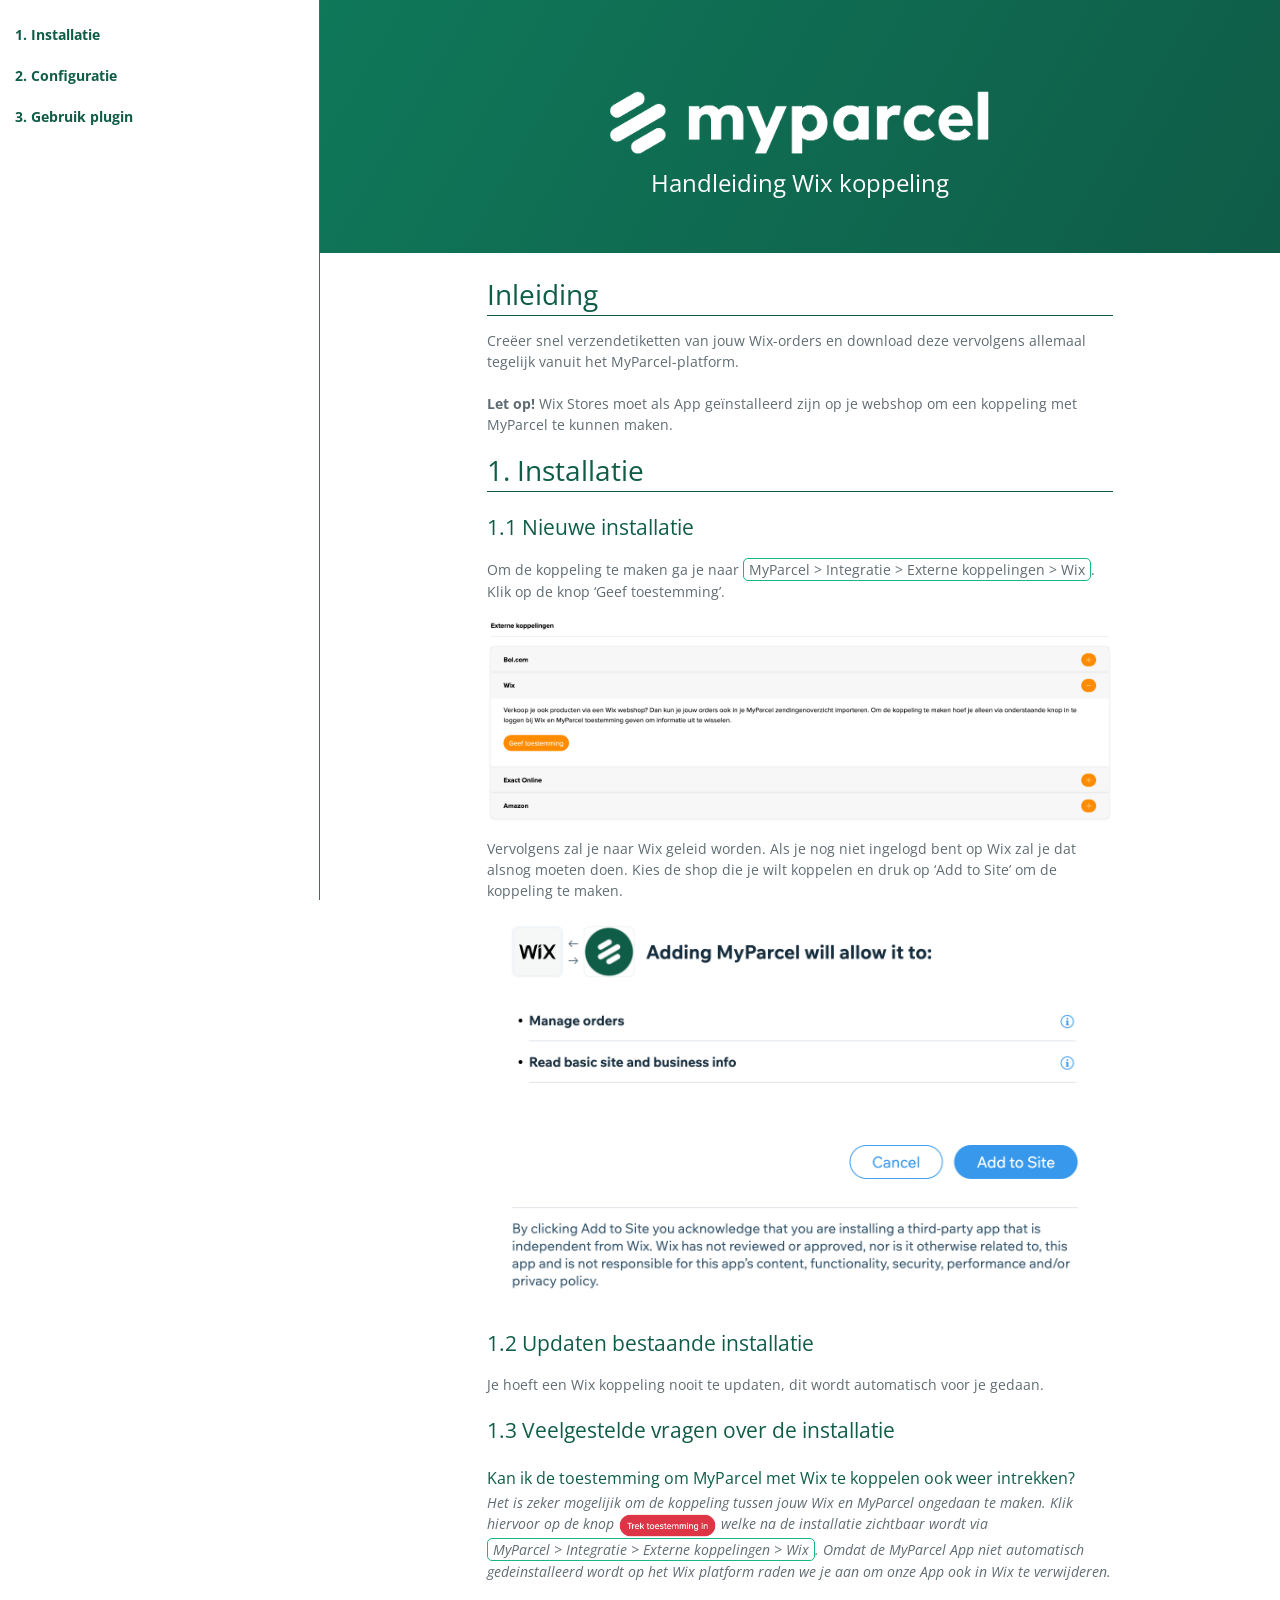
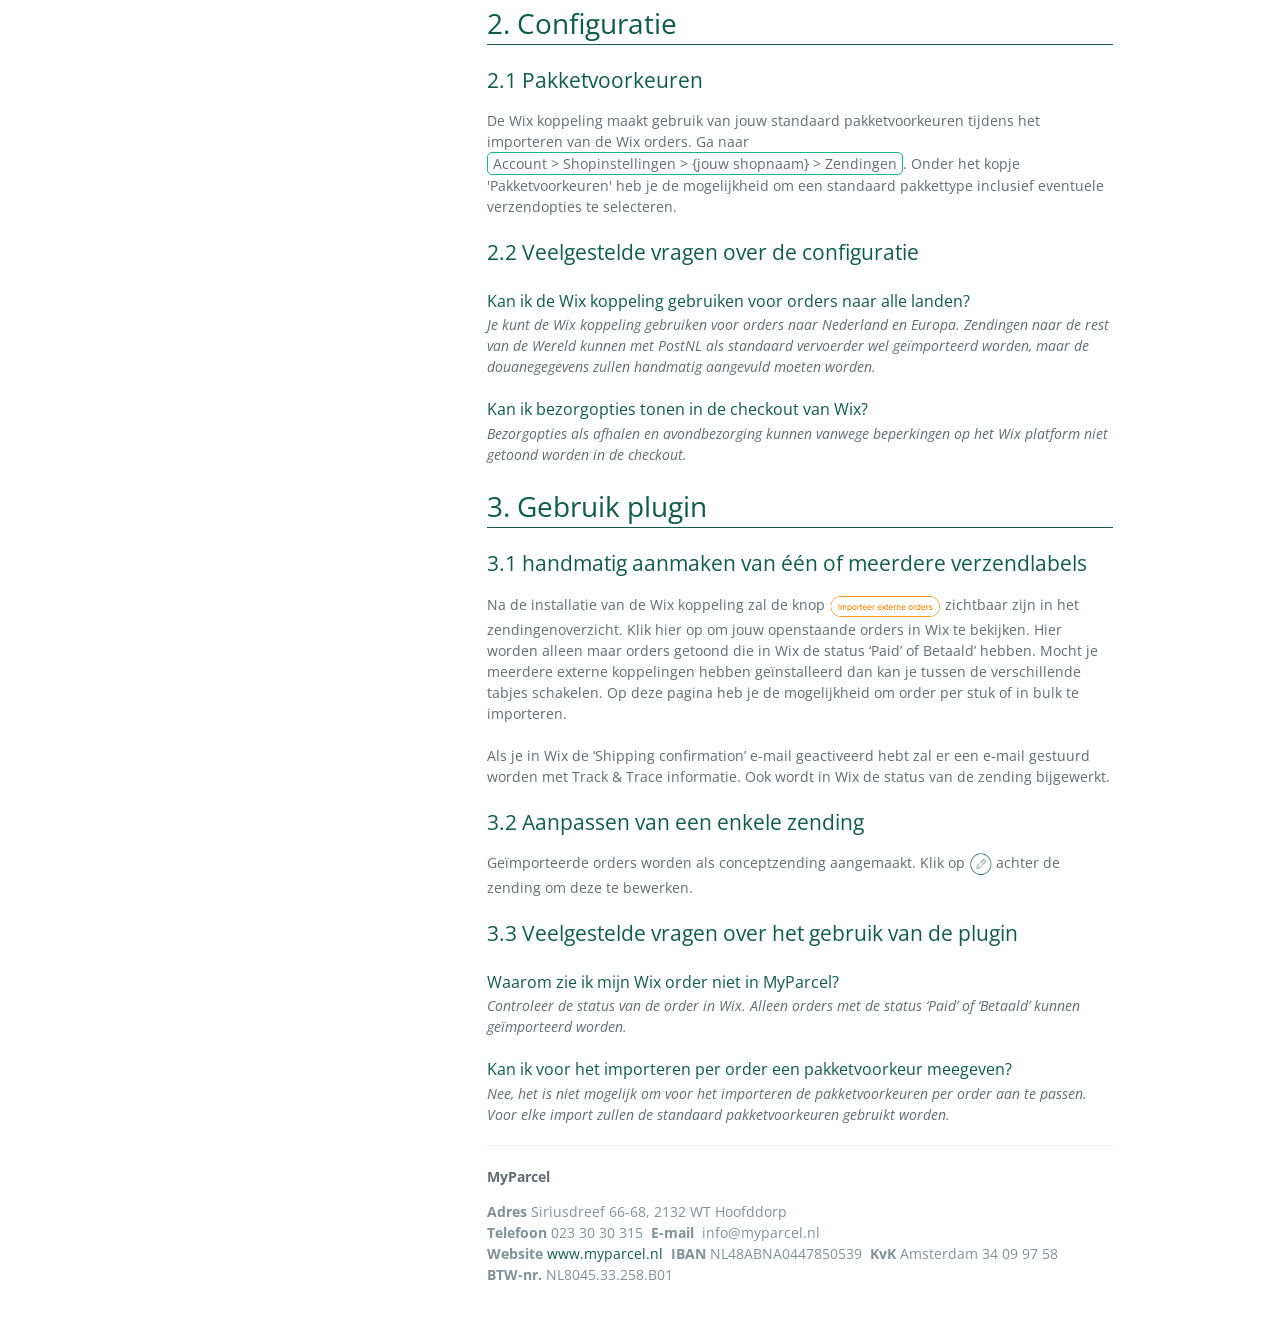
==== index.html @ 566cadc5 "docs: upload wix manual" ====
﻿<!DOCTYPE html>
<html lang="en-us">
<head>
    <meta charset="UTF-8" />
    <title>Handleiding</title>
    <meta name="description" content="The documentation to make a connection with MyParcel">
    <meta content="width=device-width, initial-scale=1" name="viewport" />
    <link rel="shortcut icon" href="https://backoffice.myparcel.nl/images/favicon/favicon.ico">
    <link href="css/normalize.css" media="screen" rel="stylesheet" type="text/css" />
    <link href="css/bootstrap.min.css" media="screen" rel="stylesheet" type="text/css" />
    <link href="https://fonts.googleapis.com/css?family=Open+Sans:400,700" rel="stylesheet" type="text/css" />
    <link href="css/stylesheet.css" media="screen" rel="stylesheet" type="text/css" />
    <link href="css/github-light.css" media="screen" rel="stylesheet" type="text/css" />
    <script src="js/jquery-3.0.0.min.js"></script>
    <script src="js/bootstrap.min.js"></script>
    <script src="js/auto_menu.js"></script>
</head>
<body>
<div class="container-fluid">
    <div class="row">
        <div class="menu col-xs-4 col-lg-3">
            <nav class="navbar nav nav-pills nav-stacked">
                <div class="menu-items">
                </div>
            </nav>
        </div>
        <section class="page-header col-xs-8 col-xs-offset-4 col-lg-9 col-lg-offset-3">
            <img height="185" alt="" src="media/logo_myparcel.png">
            <h1 class="project-name">
                Handleiding Wix koppeling
            </h1>
            <br />
        </section>
        <section class="main-content col-xs-8 col-xs-offset-4 col-lg-7 col-lg-offset-4">
            <h1>Inleiding</h1>
            <p>
                Creëer snel verzendetiketten van jouw Wix-orders en download deze vervolgens allemaal tegelijk vanuit het MyParcel-platform.<br> <br>
                <b>Let op!</b> Wix Stores moet als App geïnstalleerd zijn op je webshop om een koppeling met MyParcel te kunnen maken.
            </p>
            <div style="margin-top:10px">
                <h1 id="1">1. Installatie</h1>
                <h2 id="1_1">1.1 Nieuwe installatie</h2>
                <p>
                    Om de koppeling te maken ga je naar <span class=nice Shopinstellingen > MyParcel > Integratie > Externe koppelingen > Wix </span>. Klik op de knop ‘Geef toestemming’.
                </p>

                <img alt="Backoffice settings Wix" src="media/Backoffice Wix.png">
                 
                <p>
                     Vervolgens zal je naar Wix geleid worden. Als je nog niet ingelogd bent op Wix zal je dat alsnog moeten doen. Kies de shop die je wilt koppelen en druk op ‘Add to Site’ om de koppeling te maken.
                </p>

                <img alt="Backoffice settings Wix" src="media/Auth Wix.png">

                <h2 id="1_2">1.2 Updaten bestaande installatie</h2>
                <p>
                    Je hoeft een Wix koppeling nooit te updaten, dit wordt automatisch voor je gedaan.
                </p>
                <h2 id="1_3">1.3 Veelgestelde vragen over de installatie</h2>
                <p>
                <h3>Kan ik de toestemming om MyParcel met Wix te koppelen ook weer intrekken?</h3>
                    <i>Het is zeker mogelijik om de koppeling tussen jouw Wix en MyParcel ongedaan te maken. Klik hiervoor op de knop <img height="25px" alt="Backoffice settings wix" src="media/Backoffice_trek_toestemming_in.png"> welke na de installatie zichtbaar wordt via <span class=nice Shopinstellingen > MyParcel > Integratie > Externe koppelingen > Wix </span>. Omdat de MyParcel App niet automatisch gedeinstalleerd wordt op het Wix platform raden we je aan om onze App ook in Wix te verwijderen.</i>
                </p>    
                <h1 id="2">2. Configuratie</h1>

                <h2 id="2_1">2.1 Pakketvoorkeuren</h2>
                <p>
                    De Wix koppeling maakt gebruik van jouw standaard pakketvoorkeuren tijdens het importeren van de Wix orders. Ga naar <span class=nice MyParcel > Account > Shopinstellingen > {jouw shopnaam} > Zendingen </span>. Onder het kopje 'Pakketvoorkeuren' heb je de mogelijkheid om een standaard pakkettype inclusief eventuele verzendopties te selecteren.
                </p>    
                <h2 id="2_3">2.2 Veelgestelde vragen over de configuratie</h2>
                <p>
                <h3>Kan ik de Wix koppeling gebruiken voor orders naar alle landen?</h3>
                    <i>Je kunt de Wix koppeling gebruiken voor orders naar Nederland en Europa. Zendingen naar de rest van de Wereld kunnen met PostNL als standaard vervoerder wel geïmporteerd worden, maar de douanegegevens zullen handmatig aangevuld moeten worden.</i>
                </p> 
                <p>
                <h3>Kan ik bezorgopties tonen in de checkout van Wix?</h3>
                    <i>Bezorgopties als afhalen en avondbezorging kunnen vanwege beperkingen op het Wix platform niet getoond worden in de checkout.</i>
                </p> 
                <h1 id="3">3. Gebruik plugin</h1>
                <h2 id="3_1">3.1 handmatig aanmaken van één of meerdere verzendlabels</h2>
                <p>
                    Na de installatie van de Wix koppeling zal de knop <img height="25px" alt="Backoffice settings wix" src="media/backoffice_importeer_externe_orders.png"> zichtbaar zijn in het zendingenoverzicht. Klik hier op om jouw openstaande orders in Wix te bekijken. Hier worden alleen maar orders getoond die in Wix de status ‘Paid’ of Betaald’ hebben. Mocht je meerdere externe koppelingen hebben geïnstalleerd dan kan je tussen de verschillende tabjes schakelen. Op deze pagina heb je de mogelijkheid om order per stuk of in bulk te importeren.<br><br>

                    Als je in Wix de ‘Shipping confirmation’ e-mail geactiveerd hebt zal er een e-mail gestuurd worden met Track & Trace informatie. Ook wordt in Wix de status van de zending bijgewerkt.
                </p>
                <h2 id="3_2">3.2 Aanpassen van een enkele zending</h2>
                <p>
                    Geïmporteerde orders worden als conceptzending aangemaakt. Klik op <img height="25px" alt="MyParcel bewerk conceptzending" src="media/bewerk_conceptzending.png"> achter de zending om deze te bewerken.
                </p>
                <h2 id="3_3">3.3 Veelgestelde vragen over het gebruik van de plugin</h2>
                <p>
                <h3>Waarom zie ik mijn Wix order niet in MyParcel?</h3>
                    <i>Controleer de status van de order in Wix. Alleen orders met de status ‘Paid’ of ‘Betaald’ kunnen geïmporteerd worden.</i>
                </p> 
                <h3>Kan ik voor het importeren per order een pakketvoorkeur meegeven?</h3>
                    <i>Nee, het is niet mogelijk om voor het importeren de pakketvoorkeuren per order aan te passen. Voor elke import zullen de standaard pakketvoorkeuren gebruikt worden.</i>
                </p> 
                <footer class="site-footer">
                    <p>
                        <span class="site-footer-owner">MyParcel</span>
                    </p>
                    <p>
                        <span class="site-footer-credits">
                            <strong>Adres </strong>Siriusdreef 66-68, 2132 WT Hoofddorp<br />
                            <strong>Telefoon </strong>023 30 30 315&nbsp;
                            <strong>E-mail</strong> &nbsp;info@myparcel.nl<br />
                            <strong>Website </strong><a href="https://www.myparcel.nl">www.myparcel.nl</a>&nbsp;
                            <strong>IBAN </strong>NL48ABNA0447850539&nbsp;
                            <strong>KvK </strong>Amsterdam 34 09 97 58 <br />
                            <strong>BTW-nr. </strong>NL8045.33.258.B01
                        </span>
                        <br />
                        &nbsp;
                    </p>
                </footer>
            </div>
        </section>
    </div>
</div>
<script>
    // Set postman button attributes in one place
    postman_buttons = document.getElementsByClassName('postman-run-button');

    for (i = 0; i < postman_buttons.length; i++) {
        postman_buttons[i].setAttribute('data-postman-action', 'collection/import');
        postman_buttons[i].setAttribute('data-postman-var-1', '065786285c2e5ed75509');
        postman_buttons[i].setAttribute('data-postman-param', 'env%5BMyParcel%20public%5D=[base64]');
    }

    (function (p,o,s,t,m,a,n) {
        !p[s] && (p[s] = function () { (p[t] || (p[t] = [])).push(arguments); });
        !o.getElementById(s+t) && o.getElementsByTagName("head")[0].appendChild((
            (n = o.createElement("script")),
                (n.id = s+t), (n.async = 1), (n.src = m), n
        ));
    }(window, document, "_pm", "PostmanRunObject", "https://run.pstmn.io/button.js"));
</script>

</body>
</html>
---- css/stylesheet.css ----
* {
    box-sizing: border-box;
}

body {
    padding: 0;
    margin: 0;
    font-family: "Open Sans", "Helvetica Neue", Helvetica, Arial, sans-serif;
    line-height: 1.5;
    color: #606c71;
    position: relative;
}

a {
    color: #0F5C47;
    text-decoration: none;
}

a:hover {
    text-decoration: underline;
}
a:hover, a:focus {
    color: #526263;
}

h1 {
    border-bottom: 1px solid #0F5C47;
}


.nice {
    border-radius: 5px;
    border: solid #16B686 1px;
    display: inline-block;
    padding: 0 5px;
}

.btn {
    display: inline-block;
    margin-bottom: 1rem;
    color: white;
    background-color: rgba(255, 255, 255, 0.08);
    border: 1px solid rgba(255, 255, 255, 0.2);
    border-radius: 0.3rem;
    transition: color 0.2s, background-color 0.2s, border-color 0.2s;
}

.btn + .btn {
    margin-left: 1rem;
}

.btn:hover {
    color: rgba(255, 255, 255, 0.8);
    text-decoration: none;
    background-color: rgba(255, 255, 255, 0.2);
    border-color: rgba(255, 255, 255, 0.3);
}

.page-header > .postman-run-button:after {
    content: "Run in postman";
    margin: 10px;
}

.page-header > .postman-run-button {
    background: none;
    display: inline-block;
    margin-bottom: 1rem;
    color: white;
    background-color: rgba(255, 255, 255, 0.08);
    border: 1px solid rgba(255, 255, 255, 0.2);
    border-radius: 0.3rem;
    transition: color 0.2s, background-color 0.2s, border-color 0.2s;
    width: 140px;
    height: 38px;
    padding-top: 7.9px;
}

.page-header {
    padding: 30px;
}

.box {
    background-color: rgba(15, 92, 71, 0.04);
    -moz-box-shadow: inset 0 0 10px #0F5C47;
    -webkit-box-shadow: inset 0 0 10px #0F5C47;
    box-shadow: inset 0 0 10px #0f78593b;
    padding: 10px;
    margin-bottom: 10px;
}

@media screen and (min-width: 64em) {
    .btn {
        padding: 0.75rem 1rem;
    }
}

@media screen and (min-width: 42em) and (max-width: 64em) {
    .btn {
        padding: 0.6rem 0.9rem;
    }
}

@media screen and (max-width: 42em) {
    .btn {
        display: block;
        width: 100%;
        padding: 0.75rem;
    }

    .btn + .btn {
        margin-top: 1rem;
        margin-left: 0;
    }
}

.page-header {
    color: #fff;
    text-align: center;
    background-color: #0F5C47;
    background-image: linear-gradient(120deg, #0F7859, #0F5C47);
}


.project-name {
    margin-top: -50px;
    margin-bottom: 0.1rem;
    word-wrap: break-word;
    border-bottom: none;
    font-weight: normal;
    font-size: 24px;
}

@media screen and (min-width: 64em) {
    .project-name {
    }
}

@media screen and (min-width: 42em) and (max-width: 64em) {
    .project-name {
    }
}

@media screen and (max-width: 42em) {
    .project-name {
    }
}

.project-tagline {
    margin-bottom: 2rem;
    font-weight: normal;
    opacity: 0.7;
}

@media screen and (min-width: 64em) {
    .project-tagline {
    }
}

@media screen and (min-width: 42em) and (max-width: 64em) {
    .project-tagline {
    }
}

@media screen and (max-width: 42em) {
    .project-tagline {
    }
}


.menu {
    background-color: white;
    border-right: 1px solid #526163;
    top: 0;
    left: 0;
    position: fixed;
    height: 100%;
    overflow-y: auto;
    padding: 0;
    z-index: 10;
}

.navbar {
    border: none;
}

.navbar .nav>.active>a, .navbar .nav>.active>a:hover, .navbar .nav>.active>a:focus {
    color: #555;
    background-color: #e7e7e7;
}
.navbar-header {
    width: 100%;
}

.h2item {
    display: none;
    margin-left: 15px;
}

.h3item {
    display: none;
    margin-left: 30px;
}
.main-content h3 {
    margin-top: 2rem;
    margin-bottom: 1px;
    font-weight: normal;
    color: #0F5C47;
}

.active > .h2item, .h2item > .active, .active > .h2item > .h3item, .active > .h3item    {
    display: block;
}

.navbar-collapse {
    padding: 0;
}

.nav>li>a {
    position: inherit;
    display: block;
}

.main-content :first-child {
    margin-top: 0;
}

.main-content img {
    max-width: 100%;
}

.main-content h1, .main-content h2, .main-content h4, .main-content h5, .main-content h6 {
    margin-top: 2rem;
    margin-bottom: 1rem;
    font-weight: normal;
    color: #0F5C47;
}

.main-content p {
    margin-bottom: 1em;
}

.main-content code {
    padding: 2px 4px;
    font-family: Consolas, "Liberation Mono", Menlo, Courier, monospace;
    color: #383e41;
    background-color: #f3f6fa;
    border-radius: 0.3rem;
}

.main-content pre {
    padding: 0.8rem;
    margin-top: 0;
    margin-bottom: 1rem;
    font: 1rem Consolas, "Liberation Mono", Menlo, Courier, monospace;
    color: #567482;
    word-wrap: normal;
    background-color: #f3f6fa;
    border: solid 1px #dce6f0;
    border-radius: 0.3rem;
}

.main-content pre > code {
    padding: 0;
    margin: 0;
    color: #567482;
    word-break: normal;
    white-space: pre;
    background: transparent;
    border: 0;
}

.main-content .highlight {
    margin-bottom: 1rem;
}

.main-content .highlight pre {
    margin-bottom: 0;
    word-break: normal;
}

.main-content .highlight pre, .main-content pre {
    padding: 0.8rem;
    overflow: auto;
    line-height: 1.45;
    border-radius: 0.3rem;
}

.main-content pre code, .main-content pre tt {
    display: inline;
    max-width: initial;
    padding: 0;
    margin: 0;
    overflow: initial;
    line-height: inherit;
    word-wrap: normal;
    background-color: transparent;
    border: 0;
}

.main-content pre code:before, .main-content pre code:after, .main-content pre tt:before, .main-content pre tt:after {
    content: normal;
}

.main-content ul, .main-content ol {
    margin-top: 0;
}

.main-content blockquote {
    padding: 0 1rem;
    color: #819198;
    border-left: 0.3rem solid #dce6f0;
}

.main-content blockquote > :first-child {
    margin-top: 0;
}

.main-content blockquote > :last-child {
    margin-bottom: 0;
}

.main-content table {
    display: block;
    width: 100%;
    overflow: auto;
    word-break: normal;
    word-break: keep-all;
}

.main-content table th {
    font-weight: bold;
}

.main-content table th, .main-content table td {
    padding: 0.5rem 1rem;
    border: 1px solid #e9ebec;
}

.main-content dl {
    padding: 0;
}

.main-content dl dt {
    padding: 0;
    margin-top: 1rem;
    font-weight: bold;
}

.main-content dl dd {
    padding: 0;
    margin-bottom: 1rem;
}

.main-content hr {
    height: 2px;
    padding: 0;
    margin: 1rem 0;
    background-color: #eff0f1;
    border: 0;
}

@media screen and (min-width: 64em) {
    .main-content {
        padding: 2rem 6rem;
    }
}

@media screen and (min-width: 42em) and (max-width: 64em) {
    .main-content {
        padding: 2rem 4rem;
    }
}

@media screen and (max-width: 42em) {
    .main-content {
        padding: 2rem 1rem;
    }
}

.site-footer {
    padding-top: 2rem;
    margin-top: 2rem;
    border-top: solid 1px #eff0f1;
}

.site-footer-owner {
    display: block;
    font-weight: bold;
}

.site-footer-credits {
    color: #819198;
}

@media screen and (min-width: 64em) {
    .site-footer {
    }
}

@media screen and (min-width: 42em) and (max-width: 64em) {
    .site-footer {
    }
}

@media screen and (max-width: 42em) {
    .site-footer {
    }
}
---- css/github-light.css ----
/*
The MIT License (MIT)

Copyright (c) 2016 GitHub, Inc.

Permission is hereby granted, free of charge, to any person obtaining a copy
of this software and associated documentation files (the "Software"), to deal
in the Software without restriction, including without limitation the rights
to use, copy, modify, merge, publish, distribute, sublicense, and/or sell
copies of the Software, and to permit persons to whom the Software is
furnished to do so, subject to the following conditions:

The above copyright notice and this permission notice shall be included in all
copies or substantial portions of the Software.

THE SOFTWARE IS PROVIDED "AS IS", WITHOUT WARRANTY OF ANY KIND, EXPRESS OR
IMPLIED, INCLUDING BUT NOT LIMITED TO THE WARRANTIES OF MERCHANTABILITY,
FITNESS FOR A PARTICULAR PURPOSE AND NONINFRINGEMENT. IN NO EVENT SHALL THE
AUTHORS OR COPYRIGHT HOLDERS BE LIABLE FOR ANY CLAIM, DAMAGES OR OTHER
LIABILITY, WHETHER IN AN ACTION OF CONTRACT, TORT OR OTHERWISE, ARISING FROM,
OUT OF OR IN CONNECTION WITH THE SOFTWARE OR THE USE OR OTHER DEALINGS IN THE
SOFTWARE.

*/

.pl-c /* comment */ {
  color: #969896;
}

.pl-c1 /* constant, variable.other.constant, support, meta.property-name, support.constant, support.variable, meta.module-reference, markup.raw, meta.diff.header */,
.pl-s .pl-v /* string variable */ {
  color: #0086b3;
}

.pl-e /* entity */,
.pl-en /* entity.name */ {
  color: #795da3;
}

.pl-smi /* variable.parameter.function, storage.modifier.package, storage.modifier.import, storage.type.java, variable.other */,
.pl-s .pl-s1 /* string source */ {
  color: #333;
}

.pl-ent /* entity.name.tag */ {
  color: #63a35c;
}

.pl-k /* keyword, storage, storage.type */ {
  color: #a71d5d;
}

.pl-s /* string */,
.pl-pds /* punctuation.definition.string, string.regexp.character-class */,
.pl-s .pl-pse .pl-s1 /* string punctuation.section.embedded source */,
.pl-sr /* string.regexp */,
.pl-sr .pl-cce /* string.regexp constant.character.escape */,
.pl-sr .pl-sre /* string.regexp source.ruby.embedded */,
.pl-sr .pl-sra /* string.regexp string.regexp.arbitrary-repitition */ {
  color: #183691;
}

.pl-v /* variable */ {
  color: #ed6a43;
}

.pl-id /* invalid.deprecated */ {
  color: #b52a1d;
}

.pl-ii /* invalid.illegal */ {
  color: #f8f8f8;
  background-color: #b52a1d;
}

.pl-sr .pl-cce /* string.regexp constant.character.escape */ {
  font-weight: bold;
  color: #63a35c;
}

.pl-ml /* markup.list */ {
  color: #693a17;
}

.pl-mh /* markup.heading */,
.pl-mh .pl-en /* markup.heading entity.name */,
.pl-ms /* meta.separator */ {
  font-weight: bold;
  color: #1d3e81;
}

.pl-mq /* markup.quote */ {
  color: #008080;
}

.pl-mi /* markup.italic */ {
  font-style: italic;
  color: #333;
}

.pl-mb /* markup.bold */ {
  font-weight: bold;
  color: #333;
}

.pl-md /* markup.deleted, meta.diff.header.from-file */ {
  color: #bd2c00;
  background-color: #ffecec;
}

.pl-mi1 /* markup.inserted, meta.diff.header.to-file */ {
  color: #55a532;
  background-color: #eaffea;
}

.pl-mdr /* meta.diff.range */ {
  font-weight: bold;
  color: #795da3;
}

.pl-mo /* meta.output */ {
  color: #1d3e81;
}
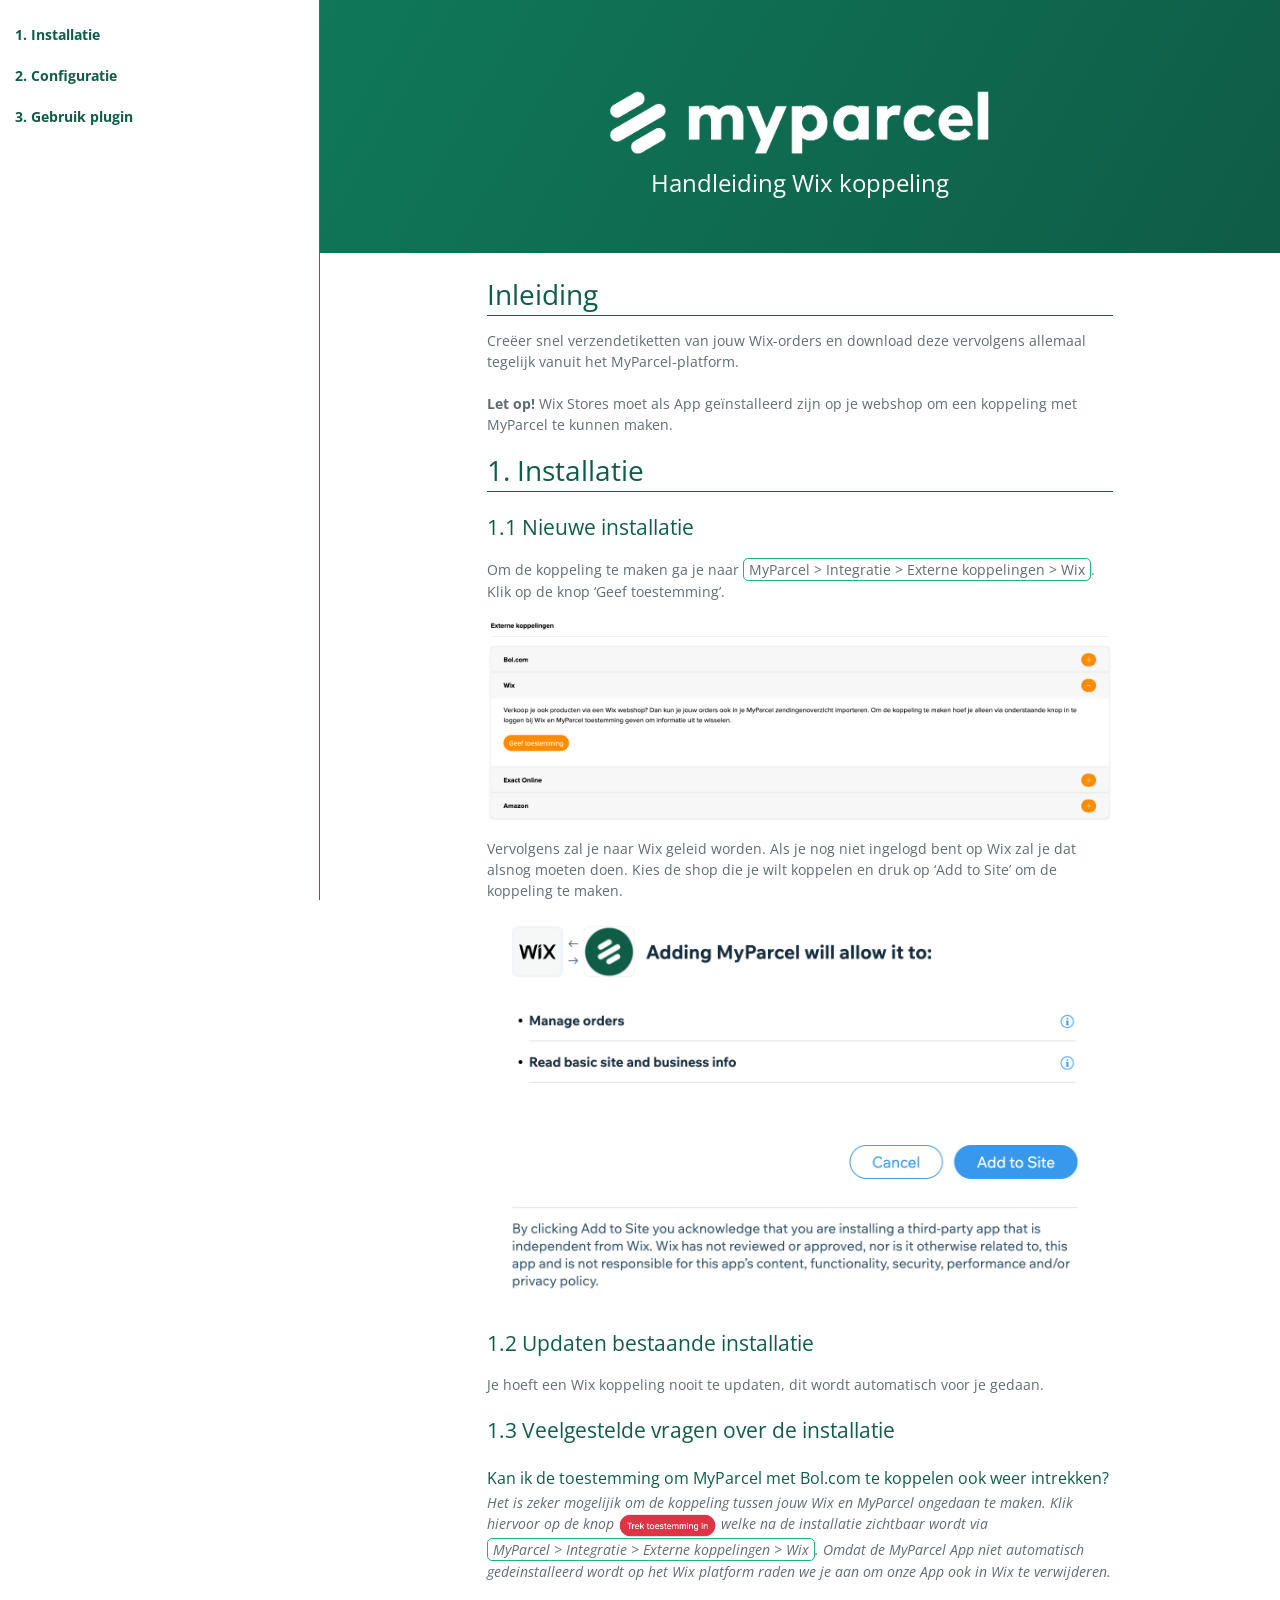
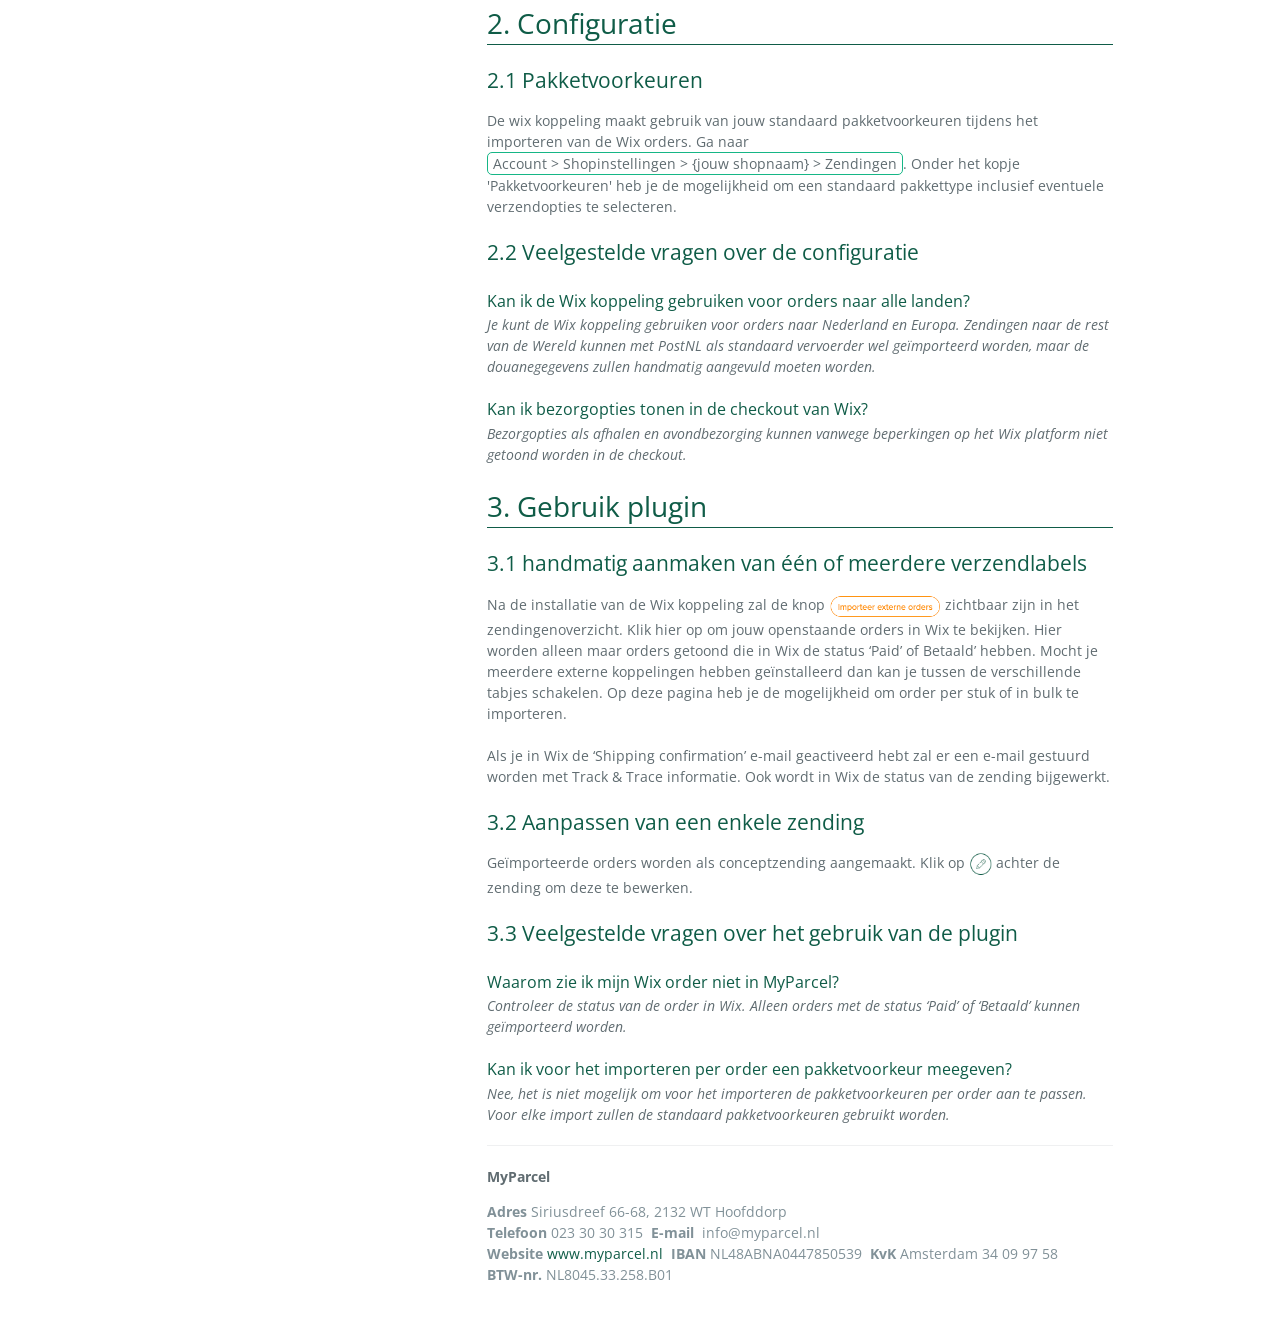
==== commit ca21fbed: "docs: upload index page" ====
--- a/index.html
+++ b/index.html
@@ -58,14 +58,14 @@
                 </p>
                 <h2 id="1_3">1.3 Veelgestelde vragen over de installatie</h2>
                 <p>
-                <h3>Kan ik de toestemming om MyParcel met Wix te koppelen ook weer intrekken?</h3>
-                    <i>Het is zeker mogelijik om de koppeling tussen jouw Wix en MyParcel ongedaan te maken. Klik hiervoor op de knop <img height="25px" alt="Backoffice settings wix" src="media/Backoffice_trek_toestemming_in.png"> welke na de installatie zichtbaar wordt via <span class=nice Shopinstellingen > MyParcel > Integratie > Externe koppelingen > Wix </span>. Omdat de MyParcel App niet automatisch gedeinstalleerd wordt op het Wix platform raden we je aan om onze App ook in Wix te verwijderen.</i>
+                <h3>Kan ik de toestemming om MyParcel met Bol.com te koppelen ook weer intrekken?</h3>
+                    <i>Het is zeker mogelijik om de koppeling tussen jouw Wix en MyParcel ongedaan te maken. Klik hiervoor op de knop <img height="25px" alt="Backoffice settings Bol.com" src="media/Backoffice_trek_toestemming_in.png"> welke na de installatie zichtbaar wordt via <span class=nice Shopinstellingen > MyParcel > Integratie > Externe koppelingen > Wix </span>. Omdat de MyParcel App niet automatisch gedeinstalleerd wordt op het Wix platform raden we je aan om onze App ook in Wix te verwijderen.</i>
                 </p>    
                 <h1 id="2">2. Configuratie</h1>
 
                 <h2 id="2_1">2.1 Pakketvoorkeuren</h2>
                 <p>
-                    De Wix koppeling maakt gebruik van jouw standaard pakketvoorkeuren tijdens het importeren van de Wix orders. Ga naar <span class=nice MyParcel > Account > Shopinstellingen > {jouw shopnaam} > Zendingen </span>. Onder het kopje 'Pakketvoorkeuren' heb je de mogelijkheid om een standaard pakkettype inclusief eventuele verzendopties te selecteren.
+                    De  wix koppeling maakt gebruik van jouw standaard pakketvoorkeuren tijdens het importeren van de Wix orders. Ga naar <span class=nice MyParcel > Account > Shopinstellingen > {jouw shopnaam} > Zendingen </span>. Onder het kopje 'Pakketvoorkeuren' heb je de mogelijkheid om een standaard pakkettype inclusief eventuele verzendopties te selecteren.
                 </p>    
                 <h2 id="2_3">2.2 Veelgestelde vragen over de configuratie</h2>
                 <p>
@@ -79,7 +79,7 @@
                 <h1 id="3">3. Gebruik plugin</h1>
                 <h2 id="3_1">3.1 handmatig aanmaken van één of meerdere verzendlabels</h2>
                 <p>
-                    Na de installatie van de Wix koppeling zal de knop <img height="25px" alt="Backoffice settings wix" src="media/backoffice_importeer_externe_orders.png"> zichtbaar zijn in het zendingenoverzicht. Klik hier op om jouw openstaande orders in Wix te bekijken. Hier worden alleen maar orders getoond die in Wix de status ‘Paid’ of Betaald’ hebben. Mocht je meerdere externe koppelingen hebben geïnstalleerd dan kan je tussen de verschillende tabjes schakelen. Op deze pagina heb je de mogelijkheid om order per stuk of in bulk te importeren.<br><br>
+                    Na de installatie van de Wix koppeling zal de knop <img height="25px" alt="Backoffice settings Bol.com" src="media/backoffice_importeer_externe_orders.png"> zichtbaar zijn in het zendingenoverzicht. Klik hier op om jouw openstaande orders in Wix te bekijken. Hier worden alleen maar orders getoond die in Wix de status ‘Paid’ of Betaald’ hebben. Mocht je meerdere externe koppelingen hebben geïnstalleerd dan kan je tussen de verschillende tabjes schakelen. Op deze pagina heb je de mogelijkheid om order per stuk of in bulk te importeren.<br><br>
 
                     Als je in Wix de ‘Shipping confirmation’ e-mail geactiveerd hebt zal er een e-mail gestuurd worden met Track & Trace informatie. Ook wordt in Wix de status van de zending bijgewerkt.
                 </p>
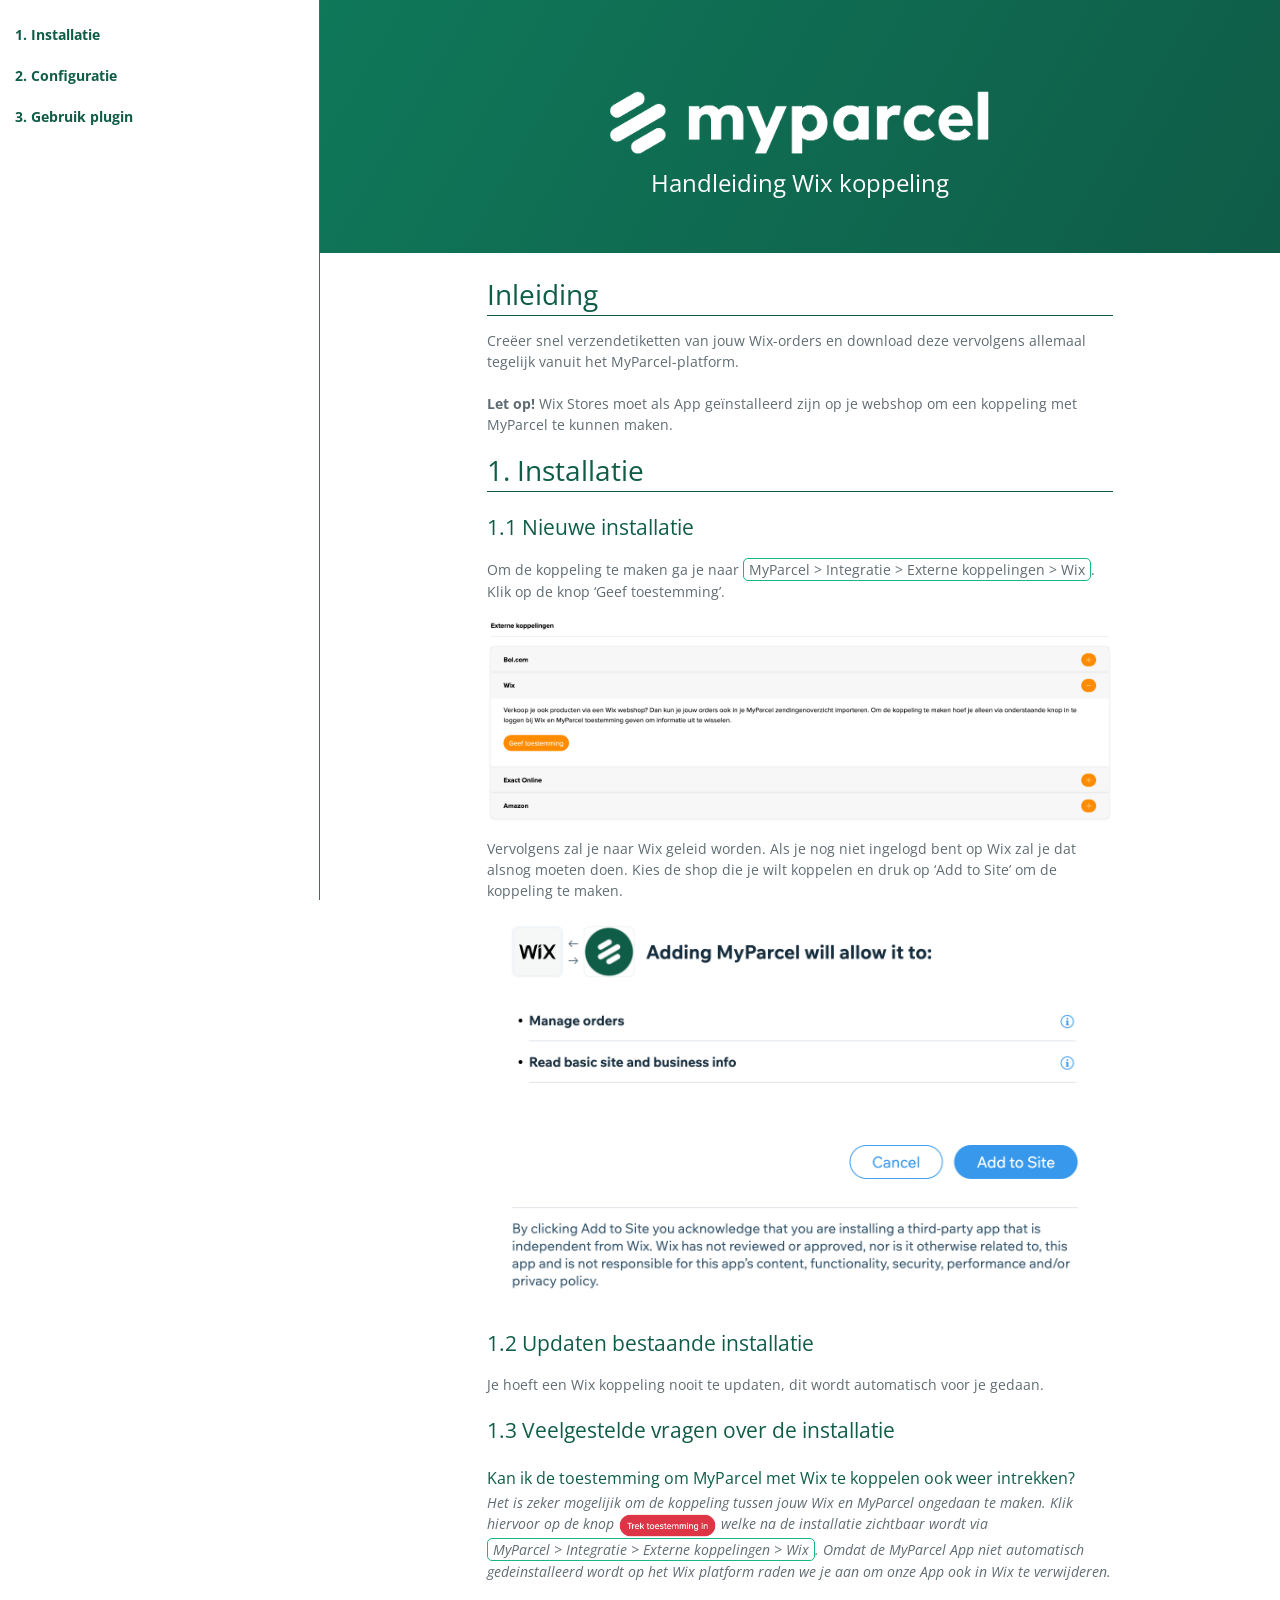
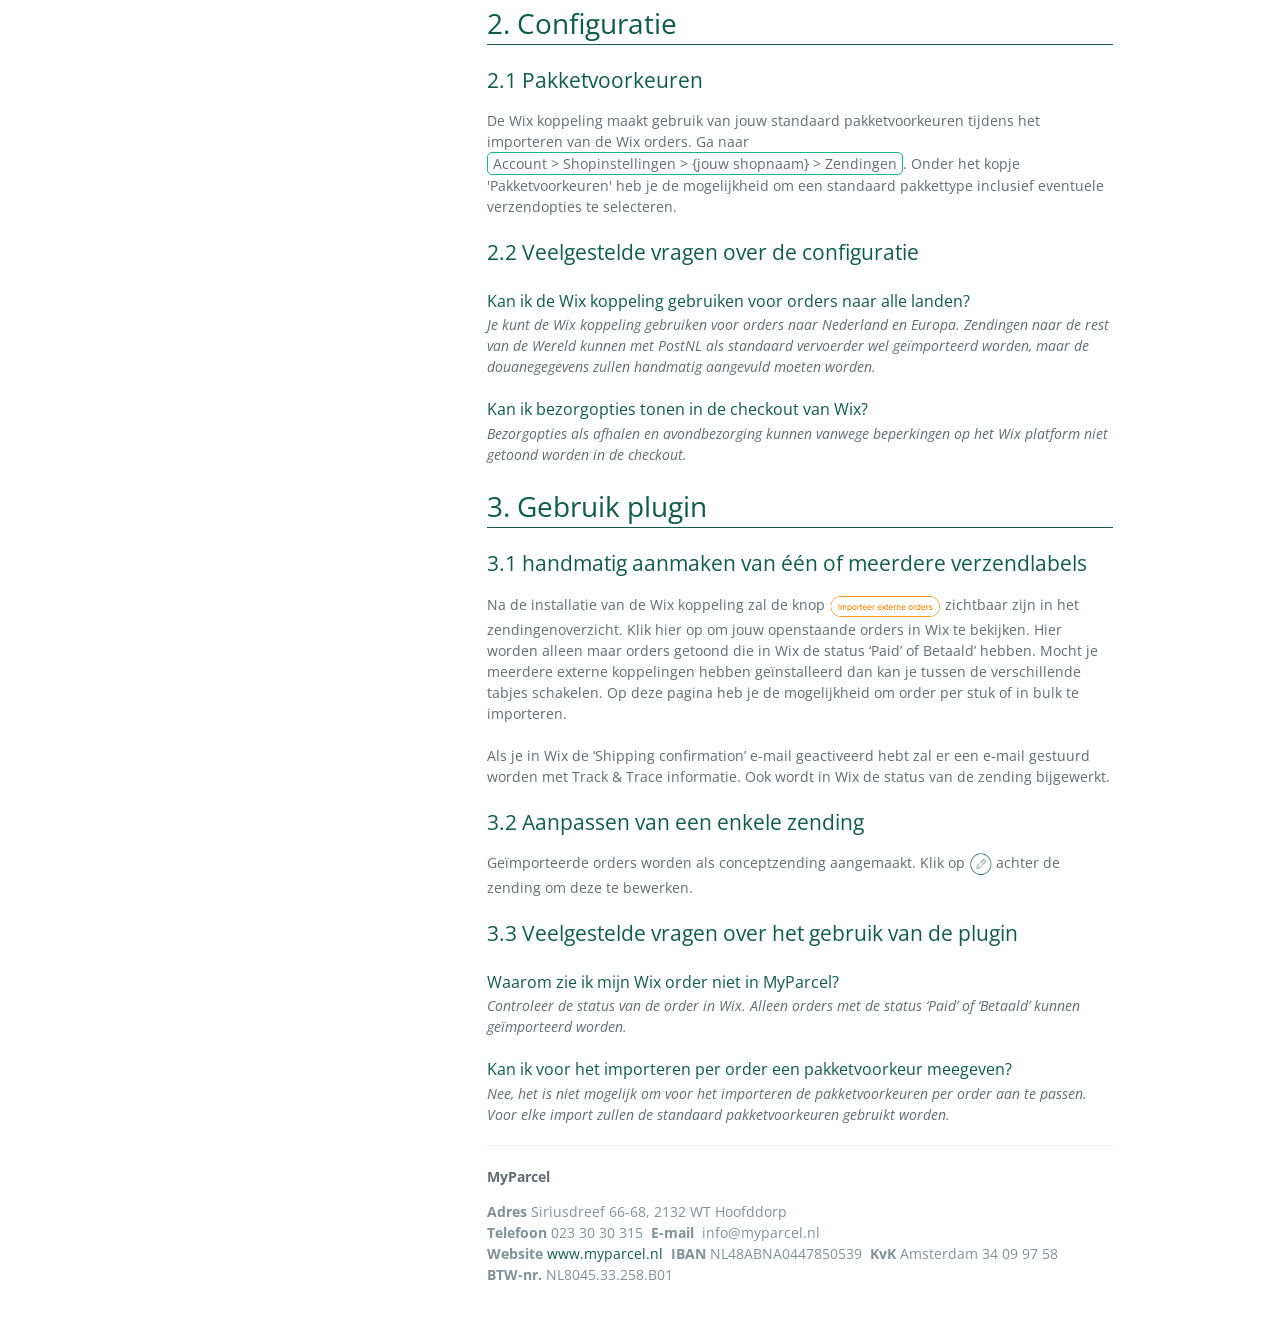
==== commit 81b1b9c5: "docs: fix typo" ====
--- a/index.html
+++ b/index.html
@@ -58,14 +58,14 @@
                 </p>
                 <h2 id="1_3">1.3 Veelgestelde vragen over de installatie</h2>
                 <p>
-                <h3>Kan ik de toestemming om MyParcel met Bol.com te koppelen ook weer intrekken?</h3>
-                    <i>Het is zeker mogelijik om de koppeling tussen jouw Wix en MyParcel ongedaan te maken. Klik hiervoor op de knop <img height="25px" alt="Backoffice settings Bol.com" src="media/Backoffice_trek_toestemming_in.png"> welke na de installatie zichtbaar wordt via <span class=nice Shopinstellingen > MyParcel > Integratie > Externe koppelingen > Wix </span>. Omdat de MyParcel App niet automatisch gedeinstalleerd wordt op het Wix platform raden we je aan om onze App ook in Wix te verwijderen.</i>
+                <h3>Kan ik de toestemming om MyParcel met Wix te koppelen ook weer intrekken?</h3>
+                    <i>Het is zeker mogelijik om de koppeling tussen jouw Wix en MyParcel ongedaan te maken. Klik hiervoor op de knop <img height="25px" alt="Backoffice settings Wix" src="media/Backoffice_trek_toestemming_in.png"> welke na de installatie zichtbaar wordt via <span class=nice Shopinstellingen > MyParcel > Integratie > Externe koppelingen > Wix </span>. Omdat de MyParcel App niet automatisch gedeinstalleerd wordt op het Wix platform raden we je aan om onze App ook in Wix te verwijderen.</i>
                 </p>    
                 <h1 id="2">2. Configuratie</h1>
 
                 <h2 id="2_1">2.1 Pakketvoorkeuren</h2>
                 <p>
-                    De  wix koppeling maakt gebruik van jouw standaard pakketvoorkeuren tijdens het importeren van de Wix orders. Ga naar <span class=nice MyParcel > Account > Shopinstellingen > {jouw shopnaam} > Zendingen </span>. Onder het kopje 'Pakketvoorkeuren' heb je de mogelijkheid om een standaard pakkettype inclusief eventuele verzendopties te selecteren.
+                    De Wix koppeling maakt gebruik van jouw standaard pakketvoorkeuren tijdens het importeren van de Wix orders. Ga naar <span class=nice MyParcel > Account > Shopinstellingen > {jouw shopnaam} > Zendingen </span>. Onder het kopje 'Pakketvoorkeuren' heb je de mogelijkheid om een standaard pakkettype inclusief eventuele verzendopties te selecteren.
                 </p>    
                 <h2 id="2_3">2.2 Veelgestelde vragen over de configuratie</h2>
                 <p>
@@ -79,7 +79,7 @@
                 <h1 id="3">3. Gebruik plugin</h1>
                 <h2 id="3_1">3.1 handmatig aanmaken van één of meerdere verzendlabels</h2>
                 <p>
-                    Na de installatie van de Wix koppeling zal de knop <img height="25px" alt="Backoffice settings Bol.com" src="media/backoffice_importeer_externe_orders.png"> zichtbaar zijn in het zendingenoverzicht. Klik hier op om jouw openstaande orders in Wix te bekijken. Hier worden alleen maar orders getoond die in Wix de status ‘Paid’ of Betaald’ hebben. Mocht je meerdere externe koppelingen hebben geïnstalleerd dan kan je tussen de verschillende tabjes schakelen. Op deze pagina heb je de mogelijkheid om order per stuk of in bulk te importeren.<br><br>
+                    Na de installatie van de Wix koppeling zal de knop <img height="25px" alt="Backoffice settings Wix" src="media/backoffice_importeer_externe_orders.png"> zichtbaar zijn in het zendingenoverzicht. Klik hier op om jouw openstaande orders in Wix te bekijken. Hier worden alleen maar orders getoond die in Wix de status ‘Paid’ of Betaald’ hebben. Mocht je meerdere externe koppelingen hebben geïnstalleerd dan kan je tussen de verschillende tabjes schakelen. Op deze pagina heb je de mogelijkheid om order per stuk of in bulk te importeren.<br><br>
 
                     Als je in Wix de ‘Shipping confirmation’ e-mail geactiveerd hebt zal er een e-mail gestuurd worden met Track & Trace informatie. Ook wordt in Wix de status van de zending bijgewerkt.
                 </p>
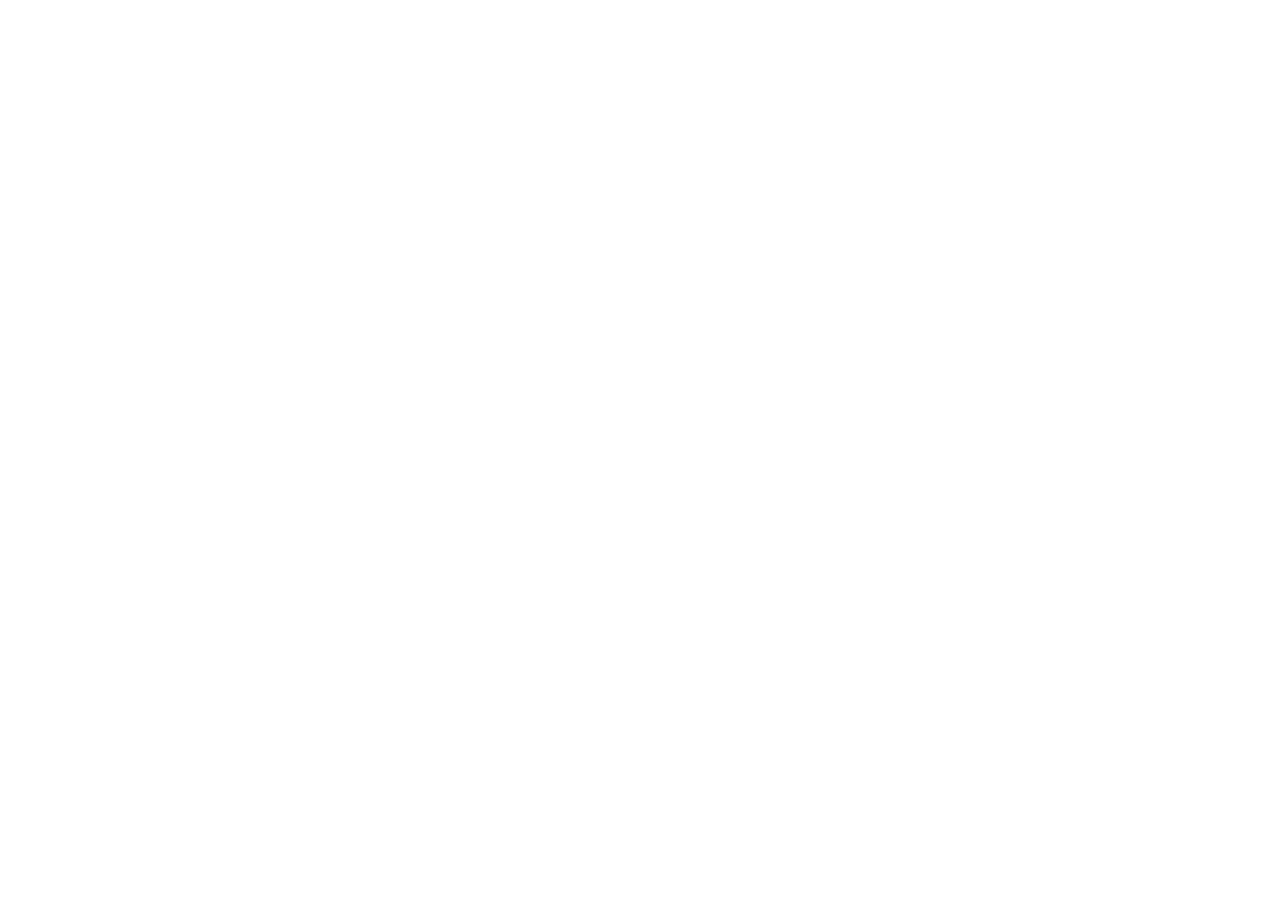
==== commit 137a4590: "docs: redirect to developer portal" ====
--- a/index.html
+++ b/index.html
@@ -1,140 +1,13 @@
-﻿<!DOCTYPE html>
-<html lang="en-us">
-<head>
-    <meta charset="UTF-8" />
-    <title>Handleiding</title>
-    <meta name="description" content="The documentation to make a connection with MyParcel">
-    <meta content="width=device-width, initial-scale=1" name="viewport" />
-    <link rel="shortcut icon" href="https://backoffice.myparcel.nl/images/favicon/favicon.ico">
-    <link href="css/normalize.css" media="screen" rel="stylesheet" type="text/css" />
-    <link href="css/bootstrap.min.css" media="screen" rel="stylesheet" type="text/css" />
-    <link href="https://fonts.googleapis.com/css?family=Open+Sans:400,700" rel="stylesheet" type="text/css" />
-    <link href="css/stylesheet.css" media="screen" rel="stylesheet" type="text/css" />
-    <link href="css/github-light.css" media="screen" rel="stylesheet" type="text/css" />
-    <script src="js/jquery-3.0.0.min.js"></script>
-    <script src="js/bootstrap.min.js"></script>
-    <script src="js/auto_menu.js"></script>
-</head>
-<body>
-<div class="container-fluid">
-    <div class="row">
-        <div class="menu col-xs-4 col-lg-3">
-            <nav class="navbar nav nav-pills nav-stacked">
-                <div class="menu-items">
-                </div>
-            </nav>
-        </div>
-        <section class="page-header col-xs-8 col-xs-offset-4 col-lg-9 col-lg-offset-3">
-            <img height="185" alt="" src="media/logo_myparcel.png">
-            <h1 class="project-name">
-                Handleiding Wix koppeling
-            </h1>
-            <br />
-        </section>
-        <section class="main-content col-xs-8 col-xs-offset-4 col-lg-7 col-lg-offset-4">
-            <h1>Inleiding</h1>
-            <p>
-                Creëer snel verzendetiketten van jouw Wix-orders en download deze vervolgens allemaal tegelijk vanuit het MyParcel-platform.<br> <br>
-                <b>Let op!</b> Wix Stores moet als App geïnstalleerd zijn op je webshop om een koppeling met MyParcel te kunnen maken.
-            </p>
-            <div style="margin-top:10px">
-                <h1 id="1">1. Installatie</h1>
-                <h2 id="1_1">1.1 Nieuwe installatie</h2>
-                <p>
-                    Om de koppeling te maken ga je naar <span class=nice Shopinstellingen > MyParcel > Integratie > Externe koppelingen > Wix </span>. Klik op de knop ‘Geef toestemming’.
-                </p>
-
-                <img alt="Backoffice settings Wix" src="media/Backoffice Wix.png">
-                 
-                <p>
-                     Vervolgens zal je naar Wix geleid worden. Als je nog niet ingelogd bent op Wix zal je dat alsnog moeten doen. Kies de shop die je wilt koppelen en druk op ‘Add to Site’ om de koppeling te maken.
-                </p>
-
-                <img alt="Backoffice settings Wix" src="media/Auth Wix.png">
-
-                <h2 id="1_2">1.2 Updaten bestaande installatie</h2>
-                <p>
-                    Je hoeft een Wix koppeling nooit te updaten, dit wordt automatisch voor je gedaan.
-                </p>
-                <h2 id="1_3">1.3 Veelgestelde vragen over de installatie</h2>
-                <p>
-                <h3>Kan ik de toestemming om MyParcel met Wix te koppelen ook weer intrekken?</h3>
-                    <i>Het is zeker mogelijik om de koppeling tussen jouw Wix en MyParcel ongedaan te maken. Klik hiervoor op de knop <img height="25px" alt="Backoffice settings Wix" src="media/Backoffice_trek_toestemming_in.png"> welke na de installatie zichtbaar wordt via <span class=nice Shopinstellingen > MyParcel > Integratie > Externe koppelingen > Wix </span>. Omdat de MyParcel App niet automatisch gedeinstalleerd wordt op het Wix platform raden we je aan om onze App ook in Wix te verwijderen.</i>
-                </p>    
-                <h1 id="2">2. Configuratie</h1>
-
-                <h2 id="2_1">2.1 Pakketvoorkeuren</h2>
-                <p>
-                    De Wix koppeling maakt gebruik van jouw standaard pakketvoorkeuren tijdens het importeren van de Wix orders. Ga naar <span class=nice MyParcel > Account > Shopinstellingen > {jouw shopnaam} > Zendingen </span>. Onder het kopje 'Pakketvoorkeuren' heb je de mogelijkheid om een standaard pakkettype inclusief eventuele verzendopties te selecteren.
-                </p>    
-                <h2 id="2_3">2.2 Veelgestelde vragen over de configuratie</h2>
-                <p>
-                <h3>Kan ik de Wix koppeling gebruiken voor orders naar alle landen?</h3>
-                    <i>Je kunt de Wix koppeling gebruiken voor orders naar Nederland en Europa. Zendingen naar de rest van de Wereld kunnen met PostNL als standaard vervoerder wel geïmporteerd worden, maar de douanegegevens zullen handmatig aangevuld moeten worden.</i>
-                </p> 
-                <p>
-                <h3>Kan ik bezorgopties tonen in de checkout van Wix?</h3>
-                    <i>Bezorgopties als afhalen en avondbezorging kunnen vanwege beperkingen op het Wix platform niet getoond worden in de checkout.</i>
-                </p> 
-                <h1 id="3">3. Gebruik plugin</h1>
-                <h2 id="3_1">3.1 handmatig aanmaken van één of meerdere verzendlabels</h2>
-                <p>
-                    Na de installatie van de Wix koppeling zal de knop <img height="25px" alt="Backoffice settings Wix" src="media/backoffice_importeer_externe_orders.png"> zichtbaar zijn in het zendingenoverzicht. Klik hier op om jouw openstaande orders in Wix te bekijken. Hier worden alleen maar orders getoond die in Wix de status ‘Paid’ of Betaald’ hebben. Mocht je meerdere externe koppelingen hebben geïnstalleerd dan kan je tussen de verschillende tabjes schakelen. Op deze pagina heb je de mogelijkheid om order per stuk of in bulk te importeren.<br><br>
-
-                    Als je in Wix de ‘Shipping confirmation’ e-mail geactiveerd hebt zal er een e-mail gestuurd worden met Track & Trace informatie. Ook wordt in Wix de status van de zending bijgewerkt.
-                </p>
-                <h2 id="3_2">3.2 Aanpassen van een enkele zending</h2>
-                <p>
-                    Geïmporteerde orders worden als conceptzending aangemaakt. Klik op <img height="25px" alt="MyParcel bewerk conceptzending" src="media/bewerk_conceptzending.png"> achter de zending om deze te bewerken.
-                </p>
-                <h2 id="3_3">3.3 Veelgestelde vragen over het gebruik van de plugin</h2>
-                <p>
-                <h3>Waarom zie ik mijn Wix order niet in MyParcel?</h3>
-                    <i>Controleer de status van de order in Wix. Alleen orders met de status ‘Paid’ of ‘Betaald’ kunnen geïmporteerd worden.</i>
-                </p> 
-                <h3>Kan ik voor het importeren per order een pakketvoorkeur meegeven?</h3>
-                    <i>Nee, het is niet mogelijk om voor het importeren de pakketvoorkeuren per order aan te passen. Voor elke import zullen de standaard pakketvoorkeuren gebruikt worden.</i>
-                </p> 
-                <footer class="site-footer">
-                    <p>
-                        <span class="site-footer-owner">MyParcel</span>
-                    </p>
-                    <p>
-                        <span class="site-footer-credits">
-                            <strong>Adres </strong>Siriusdreef 66-68, 2132 WT Hoofddorp<br />
-                            <strong>Telefoon </strong>023 30 30 315&nbsp;
-                            <strong>E-mail</strong> &nbsp;info@myparcel.nl<br />
-                            <strong>Website </strong><a href="https://www.myparcel.nl">www.myparcel.nl</a>&nbsp;
-                            <strong>IBAN </strong>NL48ABNA0447850539&nbsp;
-                            <strong>KvK </strong>Amsterdam 34 09 97 58 <br />
-                            <strong>BTW-nr. </strong>NL8045.33.258.B01
-                        </span>
-                        <br />
-                        &nbsp;
-                    </p>
-                </footer>
-            </div>
-        </section>
-    </div>
-</div>
-<script>
-    // Set postman button attributes in one place
-    postman_buttons = document.getElementsByClassName('postman-run-button');
-
-    for (i = 0; i < postman_buttons.length; i++) {
-        postman_buttons[i].setAttribute('data-postman-action', 'collection/import');
-        postman_buttons[i].setAttribute('data-postman-var-1', '065786285c2e5ed75509');
-        postman_buttons[i].setAttribute('data-postman-param', 'env%5BMyParcel%20public%5D=[base64]');
-    }
-
-    (function (p,o,s,t,m,a,n) {
-        !p[s] && (p[s] = function () { (p[t] || (p[t] = [])).push(arguments); });
-        !o.getElementById(s+t) && o.getElementsByTagName("head")[0].appendChild((
-            (n = o.createElement("script")),
-                (n.id = s+t), (n.async = 1), (n.src = m), n
-        ));
-    }(window, document, "_pm", "PostmanRunObject", "https://run.pstmn.io/button.js"));
-</script>
-
-</body>
-</html>
+<!DOCTYPE html>
+<html lang="en">
+<head>
+    <meta charset="UTF-8">
+    <title>Redirect</title>
+    <script>
+      (() => {
+        window.location.replace('https://developer.myparcel.nl/documentation/20.wix/');
+      })();
+    </script>
+</head>
+<body></body>
+</html>
